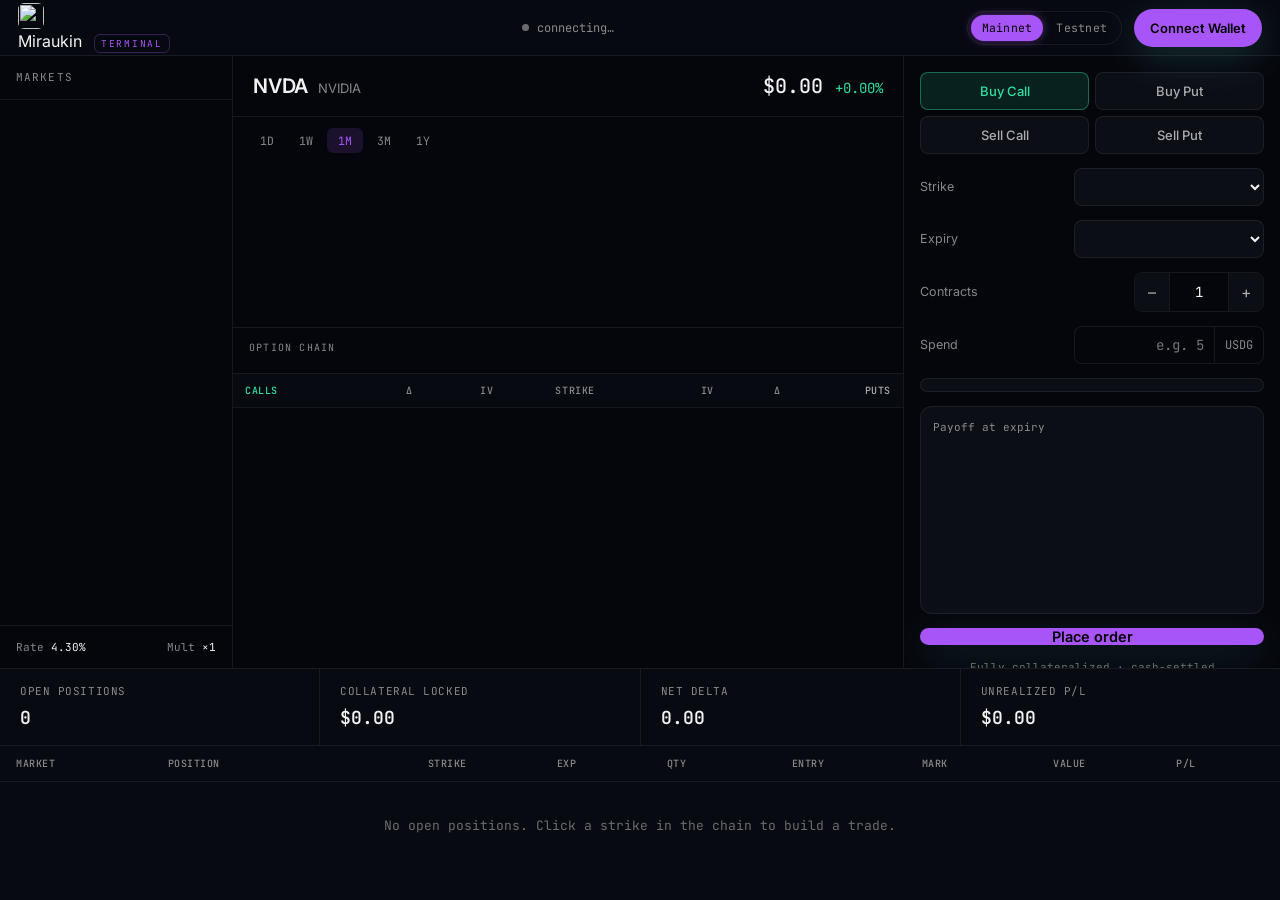
==== app.html @ d3ac38d7 "Initial commit: Clone trademeraki to Miraukin, integrate Pump.fun & Solana memecoins" ====
<!DOCTYPE html>
<html lang="en">
<head>
  <meta charset="UTF-8" />
  <meta name="viewport" content="width=device-width, initial-scale=1.0" />
  <title>Miraukin Terminal</title>
  <meta name="description" content="Trade options on tokenized stocks." />
  <link rel="icon" type="image/png" href="assets/favicon.png" />
  <link rel="apple-touch-icon" href="assets/apple-touch-icon.png" />
  <link rel="preconnect" href="https://fonts.googleapis.com" />
  <link rel="preconnect" href="https://fonts.gstatic.com" crossorigin />
  <link href="https://fonts.googleapis.com/css2?family=Fraunces:opsz,wght@9..144,400..600&family=Inter:wght@400;500;600;700&family=JetBrains+Mono:wght@400;500;600;700&display=swap" rel="stylesheet" />
  <link rel="stylesheet" href="css/tokens.css" />
  <link rel="stylesheet" href="css/base.css" />
  <link rel="stylesheet" href="css/app.css" />
</head>
<body class="app">

  <!-- ===== TOP BAR ===== -->
  <header class="app-nav">
    <div class="app-nav-left">
      <a class="brand" href="index.html">
        <span class="brand-mark" style="color:var(--accent)"><img src="assets/miraukin-logo.webp" alt="" width="26" height="26" /></span>
        <span class="brand-name" data-brand="name">Strike</span>
        <span class="term-tag mono">TERMINAL</span>
      </a>
    </div>
    <div class="app-nav-mid mono" id="feedStatus">
      <span class="feed-dot" id="feedDot"></span><span id="feedLabel">connecting…</span>
    </div>
    <div class="app-nav-right">
      <div class="net-switch mono" id="netSwitch" title="Switch network">
        <button type="button" class="net-opt" data-net="mainnet">Mainnet</button>
        <button type="button" class="net-opt" data-net="testnet">Testnet</button>
      </div>
      <button class="btn btn-accent btn-sm" id="connectBtn">Connect Wallet</button>
    </div>
  </header>

  <!-- ===== BODY GRID ===== -->
  <div class="app-body">

    <!-- Market rail -->
    <aside class="rail">
      <div class="rail-head mono">Markets</div>
      <div class="rail-list" id="railList"><!-- injected --></div>
      <div class="rail-foot mono">
        <div>Rate <span id="railRate">4.30%</span></div>
        <div>Mult <span id="railMult">×1</span></div>
      </div>
      <p class="rail-note mono" id="railNote" hidden>🔒 markets are locked until the vault has enough liquidity to cover them. They unlock automatically as liquidity grows.</p>
    </aside>

    <!-- Chain -->
    <main class="chain-panel">
      <div class="mkt-header">
        <div class="mh-left">
          <span class="mh-sym" id="mhSym">NVDA</span>
          <span class="mh-name" id="mhName">NVIDIA</span>
        </div>
        <div class="mh-right mono">
          <span class="mh-spot" id="mhSpot">$0.00</span>
          <span class="delta pos" id="mhDelta">+0.00%</span>
        </div>
      </div>

      <div class="chart-wrap">
        <div class="chart-head mono">
          <div class="chart-ranges" id="chartRanges">
            <button data-r="1D">1D</button><button data-r="1W">1W</button>
            <button data-r="1M" class="active">1M</button><button data-r="3M">3M</button><button data-r="1Y">1Y</button>
          </div>
          <span class="chart-src" id="chartSrc"></span>
        </div>
        <canvas id="priceChart"></canvas>
        <div id="chartFrame" class="chart-frame"></div>
      </div>

      <div class="chain-title mono">Option chain</div>
      <div class="expiry-tabs mono" id="expiryTabs"><!-- injected --></div>
      <div class="chain-scroll">
        <table class="chain-table mono" id="chainTable">
          <thead>
            <tr>
              <th class="side-lbl call">Calls</th><th>Δ</th><th>IV</th>
              <th class="strike-col">Strike</th>
              <th>IV</th><th>Δ</th><th class="side-lbl put">Puts</th>
            </tr>
          </thead>
          <tbody id="chainBody"><!-- injected --></tbody>
        </table>
      </div>
    </main>

    <!-- Ticket -->
    <aside class="ticket-panel">
      <div class="ticket">
        <div class="ticket-sides" id="ticketSides">
          <button data-side="buyCall" class="active">Buy Call</button>
          <button data-side="buyPut">Buy Put</button>
          <button data-side="sellCall" data-write="1">Sell Call</button>
          <button data-side="sellPut" data-write="1">Sell Put</button>
        </div>

        <div class="ticket-row">
          <label>Strike</label>
          <select id="ticketStrike" class="mono"></select>
        </div>
        <div class="ticket-row">
          <label>Expiry</label>
          <select id="ticketExpiry" class="mono"></select>
        </div>
        <div class="ticket-row">
          <label>Contracts</label>
          <div class="qty">
            <button id="qtyMinus">–</button>
            <input id="ticketQty" class="mono" type="number" min="1" value="1" />
            <button id="qtyPlus">+</button>
          </div>
        </div>
        <div class="ticket-row">
          <label>Spend</label>
          <div class="budget-field">
            <input id="ticketBudget" class="mono" type="number" min="0" step="0.1" placeholder="e.g. 5" />
            <span class="budget-suffix mono">USDG</span>
          </div>
        </div>

        <div class="ticket-metrics mono" id="ticketMetrics"><!-- injected --></div>

        <div class="payoff-wrap">
          <div class="payoff-head mono"><span>Payoff at expiry</span><span id="payoffBE"></span></div>
          <canvas id="payoff" height="150"></canvas>
        </div>

        <button class="btn btn-accent place-btn" id="placeBtn">Place order</button>
        <p class="ticket-note mono" id="ticketNote">Fully collateralized · cash-settled</p>
      </div>
    </aside>
  </div>

  <!-- ===== POSITIONS ===== -->
  <section class="positions">
    <div class="pos-summary mono" id="posSummary">
      <div class="ps"><span class="ps-l">Open positions</span><span class="ps-v" id="sumOpen">0</span></div>
      <div class="ps"><span class="ps-l">Collateral locked</span><span class="ps-v" id="sumCollat">$0.00</span></div>
      <div class="ps"><span class="ps-l">Net delta</span><span class="ps-v" id="sumDelta">0.00</span></div>
      <div class="ps"><span class="ps-l">Unrealized P/L</span><span class="ps-v" id="sumPnl">$0.00</span></div>
    </div>
    <div class="pos-scroll">
      <table class="pos-table mono">
        <thead><tr>
          <th>Market</th><th>Position</th><th>Strike</th><th>Exp</th><th>Qty</th>
          <th>Entry</th><th>Mark</th><th>Value</th><th>P/L</th><th></th>
        </tr></thead>
        <tbody id="posBody"><tr class="pos-empty"><td colspan="10">No open positions. Click a strike in the chain to build a trade.</td></tr></tbody>
      </table>
    </div>
  </section>

  <div class="toast-host" id="toastHost"></div>

  <script src="js/vendor/ethers.min.js"></script>
  <script src="https://s3.tradingview.com/tv.js"></script>
  <script type="module" src="js/app.js"></script>
</body>
</html>
---- css/tokens.css ----
/* =============================================================================
   DESIGN TOKENS
   Blend of Hyperfoundation (near-black + mint glow + serif display) and
   Aevo (pure-black rigor, mono tickers, structured panels).
   --accent is overwritten at runtime from js/config.js (brand.js).
   ========================================================================== */

:root {
  /* Base surfaces */
  --bg:          #05060c;
  --bg-2:        #080a11;
  --surface:     #0c0e16;
  --surface-2:   #11131d;
  --surface-3:   #171a25;

  /* Hairlines */
  --line:        rgba(255, 255, 255, 0.07);
  --line-2:      rgba(255, 255, 255, 0.12);
  --line-strong: rgba(255, 255, 255, 0.20);

  /* Text */
  --text:        rgba(255, 255, 255, 0.95);
  --text-2:      rgba(255, 255, 255, 0.66);
  --text-3:      rgba(255, 255, 255, 0.52);
  --text-4:      rgba(255, 255, 255, 0.40);

  /* Brand accent (mint-aqua) — overridden by config at runtime */
  --accent:        #57ebd0;
  --accent-ink:    #04120e;
  --accent-soft:   rgba(87, 235, 208, 0.14);
  --accent-line:   rgba(87, 235, 208, 0.30);
  --accent-glow:   rgba(87, 235, 208, 0.45);
  --accent-deep:   #0a3b32;   /* forest tone for gradient blooms */

  /* Glass (frosted panels over the video background) */
  --glass:       rgba(13, 16, 24, 0.30);
  --glass-2:     rgba(17, 20, 30, 0.40);
  --glass-strong:rgba(9, 11, 18, 0.44);
  --glass-line:  rgba(255, 255, 255, 0.11);
  --glass-blur:  blur(16px) saturate(150%);

  /* Market semantics */
  --up:          #2fe0a0;
  --up-soft:     rgba(47, 224, 160, 0.12);
  --down:        #ff5d6e;
  --down-soft:   rgba(255, 93, 110, 0.12);

  /* Typography */
  --font-display: 'Fraunces', 'Times New Roman', serif;
  --font-sans:    'Inter', system-ui, -apple-system, 'Segoe UI', Roboto, sans-serif;
  --font-mono:    'JetBrains Mono', ui-monospace, 'SFMono-Regular', Menlo, monospace;

  /* Radii */
  --r-xs:  6px;
  --r-sm:  8px;
  --r-md:  12px;
  --r-lg:  18px;
  --r-xl:  26px;
  --r-pill: 999px;

  /* Shadows */
  --shadow-sm:  0 1px 2px rgba(0,0,0,0.4);
  --shadow-md:  0 12px 40px rgba(0,0,0,0.45);
  --shadow-lg:  0 30px 80px rgba(0,0,0,0.55);
  --shadow-accent: 0 10px 40px rgba(87, 235, 208, 0.18);

  /* Layout */
  --maxw: 1200px;
  --gutter: clamp(20px, 5vw, 48px);
  --nav-h: 68px;

  /* Motion */
  --ease: cubic-bezier(0.22, 1, 0.36, 1);
  --ease-out: cubic-bezier(0.16, 1, 0.3, 1);
}
---- css/base.css ----
/* =============================================================================
   BASE / RESET / SHARED PRIMITIVES
   ========================================================================== */

*, *::before, *::after { box-sizing: border-box; }
* { margin: 0; padding: 0; }

html { -webkit-text-size-adjust: 100%; scroll-behavior: smooth; scroll-padding-top: 104px;
  color-scheme: dark;                               /* dark native scrollbars, no white overlay */
  scrollbar-width: thin; scrollbar-color: rgba(255,255,255,0.16) transparent; }

body {
  font-family: var(--font-sans);
  background: var(--bg);
  color: var(--text);
  line-height: 1.5;
  font-size: 16px;
  -webkit-font-smoothing: antialiased;
  text-rendering: optimizeLegibility;
  overflow-x: hidden;
}

a { color: inherit; text-decoration: none; }
button { font-family: inherit; cursor: pointer; border: none; background: none; color: inherit; }
input, select { font-family: inherit; color: inherit; }
img, svg { display: block; max-width: 100%; }
.brand-mark img { border-radius: 24%; display: block; }
ul { list-style: none; }

::selection { background: var(--accent); color: var(--accent-ink); }

:focus-visible { outline: 2px solid var(--accent); outline-offset: 2px; border-radius: 4px; }

/* Scrollbar */
::-webkit-scrollbar { width: 8px; height: 8px; }
::-webkit-scrollbar-track { background: transparent; }
::-webkit-scrollbar-thumb { background: rgba(255,255,255,0.14); border-radius: 999px; }
::-webkit-scrollbar-thumb:hover { background: rgba(255,255,255,0.26); }
::-webkit-scrollbar-corner { background: transparent; }

/* Layout helpers */
.wrap { width: 100%; max-width: var(--maxw); margin-inline: auto; padding-inline: var(--gutter); }
.mono { font-family: var(--font-mono); font-variant-numeric: tabular-nums; }
.serif { font-family: var(--font-display); }
.up { color: var(--up); }
.down { color: var(--down); }
.muted { color: var(--text-2); }

/* Eyebrow label */
.eyebrow {
  font-family: var(--font-mono);
  font-size: 11.5px;
  letter-spacing: 0.16em;
  text-transform: uppercase;
  color: var(--accent);
  display: inline-flex;
  align-items: center;
  gap: 8px;
}
.eyebrow::before {
  content: '';
  width: 6px; height: 6px;
  border-radius: 50%;
  background: var(--accent);
  box-shadow: 0 0 12px var(--accent-glow);
}

/* Buttons */
.btn {
  display: inline-flex; align-items: center; justify-content: center; gap: 8px;
  height: 46px; padding: 0 22px;
  border-radius: var(--r-pill);
  font-size: 14.5px; font-weight: 600;
  transition: transform .18s var(--ease), background .18s var(--ease), border-color .18s var(--ease), box-shadow .18s var(--ease);
  white-space: nowrap;
}
.btn:active { transform: translateY(1px); }

.btn-accent {
  background: var(--accent);
  color: var(--accent-ink);
  box-shadow: var(--shadow-accent);
}
.btn-accent:hover { box-shadow: 0 14px 46px rgba(87,235,208,0.32); transform: translateY(-1px); }

.btn-ghost {
  background: rgba(255,255,255,0.03);
  border: 1px solid var(--line-2);
  color: var(--text);
}
.btn-ghost:hover { border-color: var(--line-strong); background: rgba(255,255,255,0.06); }

.btn-sm { height: 38px; padding: 0 16px; font-size: 13px; }

/* Pills / tags */
.tag {
  display: inline-flex; align-items: center; gap: 6px;
  height: 26px; padding: 0 11px;
  border-radius: var(--r-pill);
  font-family: var(--font-mono);
  font-size: 11px; letter-spacing: 0.03em;
  background: rgba(255,255,255,0.04);
  border: 1px solid var(--line);
  color: var(--text-2);
}

/* Chip pos/neg */
.delta { font-family: var(--font-mono); font-variant-numeric: tabular-nums; }
.delta.pos { color: var(--up); }
.delta.neg { color: var(--down); }

/* Section scaffolding */
section { position: relative; }
.section-pad { padding-block: clamp(72px, 11vw, 140px); }

.reveal { opacity: 0; transform: translateY(22px); transition: opacity .7s var(--ease-out), transform .7s var(--ease-out); }
.reveal.in { opacity: 1; transform: none; }

@media (prefers-reduced-motion: reduce) {
  * { animation: none !important; transition: none !important; scroll-behavior: auto !important; }
  .reveal { opacity: 1; transform: none; }
}
---- css/app.css ----
/* =============================================================================
   OPTIONS TERMINAL
   ========================================================================== */
html, body.app { height: 100%; }
body.app { display: flex; flex-direction: column; background: var(--bg); overflow: hidden; }

/* ---------- top bar ---------- */
.app-nav {
  flex: none; height: 56px;
  display: flex; align-items: center; justify-content: space-between; gap: 16px;
  padding: 0 18px;
  border-bottom: 1px solid var(--line);
  background: rgba(8,10,17,0.9); backdrop-filter: blur(10px);
  z-index: 40;
}
.app-nav .brand-name { font-size: 16px; }
.term-tag { font-size: 9.5px; letter-spacing: 0.18em; color: var(--accent);
  border: 1px solid var(--accent-line); border-radius: var(--r-xs); padding: 2px 6px; margin-left: 8px; }
.app-nav-mid { display: flex; align-items: center; gap: 8px; font-size: 12px; color: var(--text-3); }
.app-nav-right { display: flex; align-items: center; gap: 12px; }
.app-net { display: inline-flex; align-items: center; gap: 7px; font-size: 12px; color: var(--text-2);
  height: 34px; padding: 0 12px; border: 1px solid var(--line); border-radius: var(--r-pill); }
.net-dot { width: 7px; height: 7px; border-radius: 50%; background: var(--accent); box-shadow: 0 0 8px var(--accent-glow); }
/* network switch (mainnet / testnet) */
.net-switch { display: inline-flex; align-items: center; height: 34px; padding: 3px;
  border: 1px solid var(--line); border-radius: var(--r-pill); gap: 2px; }
.net-opt { appearance: none; border: 0; background: transparent; cursor: pointer;
  font: inherit; font-size: 11.5px; letter-spacing: .02em; color: var(--text-3);
  height: 26px; padding: 0 11px; border-radius: var(--r-pill); transition: background .15s, color .15s; }
.net-opt:hover { color: var(--text); }
.net-opt.active[data-net="mainnet"] { background: var(--accent); color: var(--accent-ink); box-shadow: 0 0 10px var(--accent-glow); }
.net-opt.active[data-net="testnet"] { background: rgba(255,255,255,0.08); color: var(--text); }
.feed-dot { width: 7px; height: 7px; border-radius: 50%; background: var(--text-4); }
.feed-dot.live { background: var(--up); box-shadow: 0 0 8px var(--up); }
.feed-dot.sim { background: var(--accent); box-shadow: 0 0 8px var(--accent-glow); }
#connectBtn.connected { background: rgba(255,255,255,0.05); color: var(--text); border: 1px solid var(--line-2); box-shadow: none; }

/* ---------- body grid ---------- */
.app-body {
  flex: 1 1 auto; min-height: 0; min-width: 0;
  display: grid; grid-template-columns: 232px minmax(0, 1fr) 376px;
  grid-auto-rows: minmax(0, auto);
  gap: 1px; background: var(--line);
}
.rail, .chain-panel, .ticket-panel { background: var(--bg); min-height: 0; min-width: 0; display: flex; flex-direction: column; }

/* ---------- rail ---------- */
.rail-head, .rail-foot { flex: none; padding: 13px 16px; font-size: 11px; letter-spacing: 0.1em;
  text-transform: uppercase; color: var(--text-3); }
.rail-head { border-bottom: 1px solid var(--line); }
.rail-list { flex: 1 1 auto; overflow-y: auto; padding: 6px; }
.rail-item {
  width: 100%; display: grid; grid-template-columns: 1fr auto; grid-auto-rows: auto;
  gap: 2px 8px; align-items: center; text-align: left;
  padding: 9px 11px; border-radius: var(--r-sm); transition: background .14s;
}
.rail-item:hover { background: rgba(255,255,255,0.03); }
.rail-item.active { background: var(--accent-soft); }
.rail-item .ri-sym { font-weight: 600; font-size: 13.5px; }
.rail-item .ri-px { font-size: 12px; color: var(--text-2); text-align: right; }
.rail-item .ri-d { font-size: 11px; grid-column: 2; }
.rail-item.locked { opacity: .45; }
.rail-item.locked:hover { background: rgba(255,255,255,0.02); cursor: not-allowed; }
.rail-item.locked .ri-px { color: var(--text-3); }
.ri-lock { font-size: 10px; opacity: .8; }
.rail-note { padding: 8px 14px 2px; font-size: 10.5px; line-height: 1.5; color: var(--text-3); }
.rail-foot { border-top: 1px solid var(--line); display: flex; justify-content: space-between; text-transform: none; letter-spacing: 0; }
.rail-foot span { color: var(--text); }

/* ---------- chain ---------- */
.mkt-header { flex: none; display: flex; align-items: center; justify-content: space-between;
  padding: 15px 20px; border-bottom: 1px solid var(--line); }
.mh-left { display: flex; align-items: baseline; gap: 10px; }
.mh-sym { font-size: 20px; font-weight: 600; letter-spacing: -0.01em; }
.mh-name { font-size: 13px; color: var(--text-3); }
.mh-right { display: flex; align-items: baseline; gap: 12px; }
.mh-spot { font-size: 20px; font-weight: 500; }
.mh-right .delta { font-size: 14px; }

/* price chart */
.chart-wrap { flex: none; padding: 11px 16px 12px; border-bottom: 1px solid var(--line); }
.chart-head { display: flex; align-items: center; justify-content: space-between; margin-bottom: 4px; }
.chart-ranges { display: flex; gap: 3px; }
.chart-ranges button { padding: 4px 10px; border-radius: var(--r-xs); font-size: 11.5px;
  color: var(--text-3); border: 1px solid transparent; transition: all .14s; }
.chart-ranges button:hover { color: var(--text); background: rgba(255,255,255,0.03); }
.chart-ranges button.active { background: var(--accent-soft); color: var(--accent); }
.chart-src { font-size: 10.5px; letter-spacing: 0.02em; color: var(--text-4); }
#priceChart { width: 100%; height: 158px; display: block; cursor: crosshair; }
.chart-frame { width: 100%; height: 340px; border: 0; display: none; border-radius: var(--r-sm); background: #0a0a0f; }
.chart-wrap.embed { padding-bottom: 0; }
.chart-wrap.embed .chart-head { display: none; }
.chart-wrap.embed #priceChart { display: none; }
.chart-wrap.embed .chart-frame { display: block; }

.chain-title { flex: none; padding: 12px 16px 2px; font-size: 10px; letter-spacing: 0.12em;
  text-transform: uppercase; color: var(--text-3); }

.expiry-tabs { flex: none; display: flex; gap: 4px; padding: 8px 16px; border-bottom: 1px solid var(--line); overflow-x: auto; }
.exp-tab { display: inline-flex; align-items: baseline; gap: 6px; padding: 7px 13px; border-radius: var(--r-pill);
  font-size: 12.5px; color: var(--text-2); border: 1px solid var(--line); white-space: nowrap; transition: all .15s; }
.exp-tab:hover { border-color: var(--line-2); color: var(--text); }
.exp-tab.active { background: var(--accent-soft); border-color: var(--accent-line); color: var(--accent); }
.exp-tab .exp-d { font-size: 10px; opacity: 0.6; }

.chain-scroll { flex: 1 1 auto; overflow-y: auto; overflow-x: auto; }
.chain-table { width: 100%; min-width: 440px; border-collapse: collapse; font-size: 12.5px; }
.chain-table thead th { position: sticky; top: 0; background: var(--bg-2); z-index: 1;
  padding: 9px 12px; font-size: 10px; letter-spacing: 0.06em; text-transform: uppercase;
  color: var(--text-3); font-weight: 500; text-align: right; border-bottom: 1px solid var(--line); }
.chain-table th.side-lbl.call { text-align: left; color: var(--up); }
.chain-table th.side-lbl.put { color: var(--text-2); }
.chain-table th.strike-col { text-align: center; }
.crow { border-bottom: 1px solid rgba(255,255,255,0.03); }
.crow .c { padding: 8px 12px; text-align: right; cursor: pointer; transition: background .1s; }
.crow .call-cell:first-child { text-align: left; }
.crow .c.dim { color: var(--text-3); }
.crow .c.call-cell:not(.dim) { color: var(--up); }
.crow .c.put-cell:not(.dim) { color: var(--text); }
.crow .c.itm { background: rgba(255,255,255,0.02); }
.crow .strike { text-align: center; color: var(--text-2); font-weight: 600; background: rgba(255,255,255,0.02); cursor: default; }
.crow:hover .call-cell, .crow:hover .put-cell { background: rgba(255,255,255,0.03); }
.crow .call-cell:hover, .crow .put-cell:hover { background: var(--accent-soft) !important; color: var(--accent) !important; }
.crow.atm .strike { color: var(--accent); background: var(--accent-soft); }
.crow.sel { background: rgba(87,235,208,0.05); }

/* ---------- ticket ---------- */
.ticket-panel { border-left: none; }
.ticket { flex: 1 1 auto; overflow-y: auto; padding: 16px; display: flex; flex-direction: column; gap: 14px; }
.ticket-sides { display: grid; grid-template-columns: 1fr 1fr; gap: 6px; }
.ticket-sides button { padding: 10px; border-radius: var(--r-sm); font-size: 13px; font-weight: 500;
  background: var(--surface); border: 1px solid var(--line); color: var(--text-2); transition: all .14s; }
.ticket-sides button:hover { border-color: var(--line-2); color: var(--text); }
.ticket-sides button[data-side="buyCall"].active, .ticket-sides button[data-side="buyPut"].active { background: var(--up-soft); border-color: rgba(47,224,160,0.4); color: var(--up); }
.ticket-sides button[data-side="sellCall"].active, .ticket-sides button[data-side="sellPut"].active { background: var(--down-soft); border-color: rgba(255,93,110,0.4); color: var(--down); }

.ticket-row { display: flex; align-items: center; justify-content: space-between; gap: 12px; }
.ticket-row label { font-size: 12.5px; color: var(--text-3); }
.ticket-row select { flex: 1; max-width: 190px; height: 38px; padding: 0 12px; text-align: right;
  background: var(--surface); border: 1px solid var(--line); border-radius: var(--r-sm); font-size: 13px; }
.qty { display: flex; align-items: center; border: 1px solid var(--line); border-radius: var(--r-sm); overflow: hidden; }
.qty button { width: 34px; height: 38px; background: var(--surface); font-size: 16px; color: var(--text-2); }
.qty button:hover { background: var(--surface-2); color: var(--text); }
.qty input { width: 60px; height: 38px; text-align: center; background: var(--bg); border: none; border-inline: 1px solid var(--line); font-size: 14px; }
.qty input::-webkit-outer-spin-button, .qty input::-webkit-inner-spin-button { -webkit-appearance: none; }
/* spend-by-amount field */
.budget-field { display: flex; align-items: center; flex: 1; max-width: 190px; height: 38px;
  border: 1px solid var(--line); border-radius: var(--r-sm); overflow: hidden; background: var(--bg); }
.budget-field input { flex: 1; min-width: 0; height: 100%; text-align: right; background: transparent;
  border: none; padding: 0 10px; font-size: 14px; color: var(--text); }
.budget-field input::-webkit-outer-spin-button, .budget-field input::-webkit-inner-spin-button { -webkit-appearance: none; }
.budget-suffix { padding: 0 10px; font-size: 12px; color: var(--text-3); border-left: 1px solid var(--line); height: 100%; display: flex; align-items: center; }

.ticket-metrics { background: var(--surface); border: 1px solid var(--line); border-radius: var(--r-md); padding: 6px 14px; }
.tm-row { display: flex; align-items: center; justify-content: space-between; padding: 8px 0; border-bottom: 1px solid var(--line); font-size: 12.5px; }
.tm-row:last-of-type { border-bottom: none; }
.tm-l { color: var(--text-3); }
.tm-v { color: var(--text); font-weight: 500; }
.tm-v.up { color: var(--up); }
.tm-v.down { color: var(--down); }
.tm-greeks { display: flex; justify-content: space-between; gap: 8px; padding: 12px 2px 4px; margin-top: 4px; border-top: 1px solid var(--line); font-size: 12px; color: var(--text-3); }
.tm-greeks b { color: var(--text); font-weight: 600; margin-left: 3px; }

.payoff-wrap { background: var(--surface); border: 1px solid var(--line); border-radius: var(--r-md); padding: 12px; }
.payoff-head { display: flex; justify-content: space-between; font-size: 11px; color: var(--text-3); margin-bottom: 6px; }
#payoff { width: 100%; display: block; }

.place-btn { width: 100%; height: 48px; font-size: 14.5px; }
.place-btn.disabled, .place-btn:disabled { opacity: .45; cursor: not-allowed; filter: grayscale(0.4); }
.ticket-note { text-align: center; font-size: 11px; color: var(--text-4); }

/* ---------- positions ---------- */
.positions { flex: none; height: 232px; border-top: 1px solid var(--line); display: flex; flex-direction: column; background: var(--bg-2); }
.pos-summary { flex: none; display: flex; gap: 0; border-bottom: 1px solid var(--line); }
.ps { flex: 1; display: flex; flex-direction: column; gap: 4px; padding: 14px 20px; border-right: 1px solid var(--line); }
.ps:last-child { border-right: none; }
.ps-l { font-size: 11px; color: var(--text-3); text-transform: uppercase; letter-spacing: 0.05em; }
.ps-v { font-size: 18px; font-weight: 600; }
.ps-v.up { color: var(--up); } .ps-v.down { color: var(--down); }
.pos-scroll { flex: 1 1 auto; overflow-y: auto; overflow-x: auto; }
.pos-table { width: 100%; min-width: 640px; border-collapse: collapse; font-size: 12.5px; }
.pos-table thead th { position: sticky; top: 0; background: var(--bg-2); text-align: right; padding: 10px 16px;
  font-size: 10px; text-transform: uppercase; letter-spacing: 0.05em; color: var(--text-3); font-weight: 500; border-bottom: 1px solid var(--line); }
.pos-table thead th:first-child, .pos-table thead th:nth-child(2) { text-align: left; }
.prow td { padding: 10px 16px; text-align: right; border-bottom: 1px solid rgba(255,255,255,0.03); }
.prow td:first-child, .prow td:nth-child(2) { text-align: left; }
.prow .p-sym { font-weight: 600; }
.close-x { color: var(--text-4); font-size: 12px; padding: 4px 6px; border-radius: var(--r-xs); }
.close-x:hover { color: var(--down); background: var(--down-soft); }
.pos-empty td { text-align: center !important; color: var(--text-4); padding: 34px; font-size: 13px; }

/* ---------- wallet picker ---------- */
.wallet-modal { position: fixed; inset: 0; z-index: 300; display: flex; align-items: center; justify-content: center;
  background: rgba(2,3,6,0.72); backdrop-filter: blur(6px); opacity: 0; transition: opacity .2s var(--ease); padding: 20px; }
.wallet-modal.in { opacity: 1; }
.wallet-card { width: 100%; max-width: 380px; background: var(--surface-2); border: 1px solid var(--line-2);
  border-radius: var(--r-lg); box-shadow: var(--shadow-lg); transform: translateY(10px); transition: transform .2s var(--ease); overflow: hidden; }
.wallet-modal.in .wallet-card { transform: none; }
.wallet-head { display: flex; align-items: center; justify-content: space-between; padding: 16px 18px; border-bottom: 1px solid var(--line); font-size: 15px; font-weight: 600; }
.wallet-x { color: var(--text-3); font-size: 15px; padding: 4px 8px; border-radius: 6px; }
.wallet-x:hover { color: var(--text); background: rgba(255,255,255,0.05); }
.wallet-list { display: flex; flex-direction: column; gap: 6px; padding: 12px; }
.wallet-item { display: flex; align-items: center; gap: 12px; padding: 13px 14px; border-radius: var(--r-md);
  background: var(--surface); border: 1px solid var(--line); font-size: 14.5px; font-weight: 500; text-align: left; transition: all .14s; }
.wallet-item:hover { border-color: var(--accent-line); background: var(--surface-3); transform: translateY(-1px); }
.wallet-item img { border-radius: 7px; }
.wallet-dot { width: 26px; height: 26px; border-radius: 7px; background: var(--accent-soft); display: inline-block; }
.wallet-empty { color: var(--text-3); font-size: 13.5px; line-height: 1.6; padding: 8px; }

/* ---------- toast ---------- */
.toast-host { position: fixed; bottom: 20px; right: 20px; z-index: 200; display: flex; flex-direction: column; gap: 8px; align-items: flex-end; }
.toast { padding: 12px 16px; border-radius: var(--r-md); font-size: 13px; font-weight: 500;
  background: var(--surface-2); border: 1px solid var(--line-2); color: var(--text);
  box-shadow: var(--shadow-lg); opacity: 0; transform: translateY(10px); transition: all .3s var(--ease); max-width: 320px; }
.toast.in { opacity: 1; transform: none; }
.toast.up { border-color: rgba(47,224,160,0.4); }
.toast.down { border-color: rgba(255,93,110,0.4); }
.toast.muted { color: var(--text-2); }

/* ---------- responsive ---------- */
@media (max-width: 1100px) {
  body.app { overflow-x: hidden; overflow-y: visible; height: auto; }
  .app-body { grid-template-columns: minmax(0, 1fr); }
  .positions { min-width: 0; }
  .rail { flex-direction: column; }
  .rail-list { display: grid; grid-template-columns: repeat(auto-fill, minmax(150px,1fr)); max-height: 200px; }
  .ticket-panel { order: 3; }
  .positions { height: auto; }
}
@media (max-width: 620px) {
  .app-nav-mid { display: none; }
  .term-tag { display: none; }                 /* free up header space for the switch */
  .net-switch { height: 30px; }
  .net-opt { padding: 0 8px; font-size: 10.5px; height: 22px; }
  .pos-summary { flex-wrap: wrap; }
  .ps { min-width: 50%; }
  /* chain -> exact 3-column grid rows (Calls | Strike | Puts), no table quirks */
  .chain-scroll { overflow-x: hidden; }
  .chain-table th:nth-child(2), .chain-table th:nth-child(3),
  .chain-table th:nth-child(5), .chain-table th:nth-child(6),
  .crow .c.dim { display: none; }
  .chain-table, .chain-table thead, .chain-table tbody { display: block; width: 100%; min-width: 0; }
  .chain-table thead tr, .crow { display: grid; grid-template-columns: minmax(0,1fr) 84px minmax(0,1fr); align-items: center; }
  .chain-table thead th, .crow .c { padding: 12px 14px; font-size: 13.5px; }
  .pos-scroll { overflow-x: auto; }
}
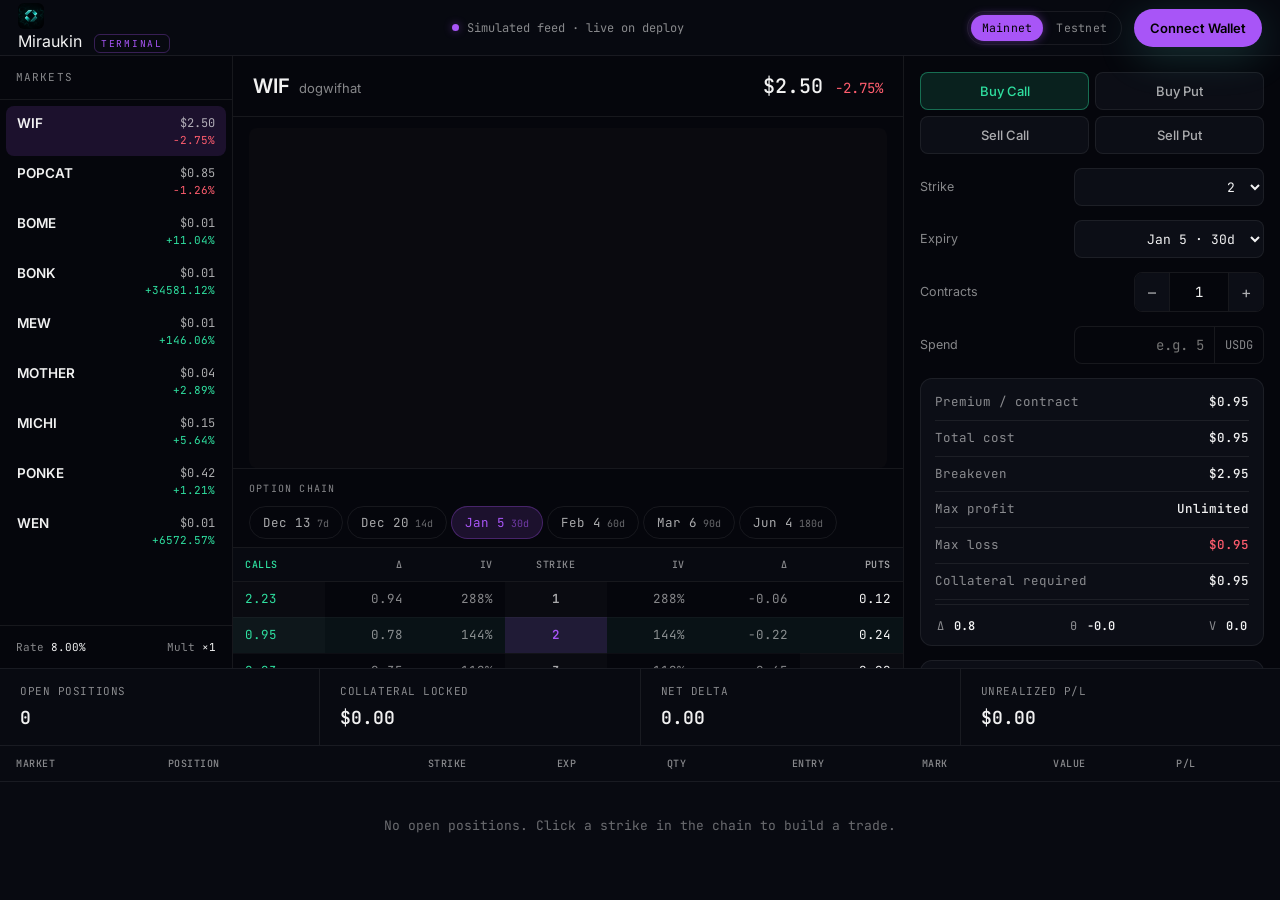
==== commit 2bbef122: "Fix logo asset name, update CA text, and fix token list initialization crash by defaulting to WIF" ====
--- a/app.html
+++ b/app.html
@@ -55,7 +55,7 @@
     <main class="chain-panel">
       <div class="mkt-header">
         <div class="mh-left">
-          <span class="mh-sym" id="mhSym">NVDA</span>
+          <span class="mh-sym" id="mhSym">WIF</span>
           <span class="mh-name" id="mhName">NVIDIA</span>
         </div>
         <div class="mh-right mono">
